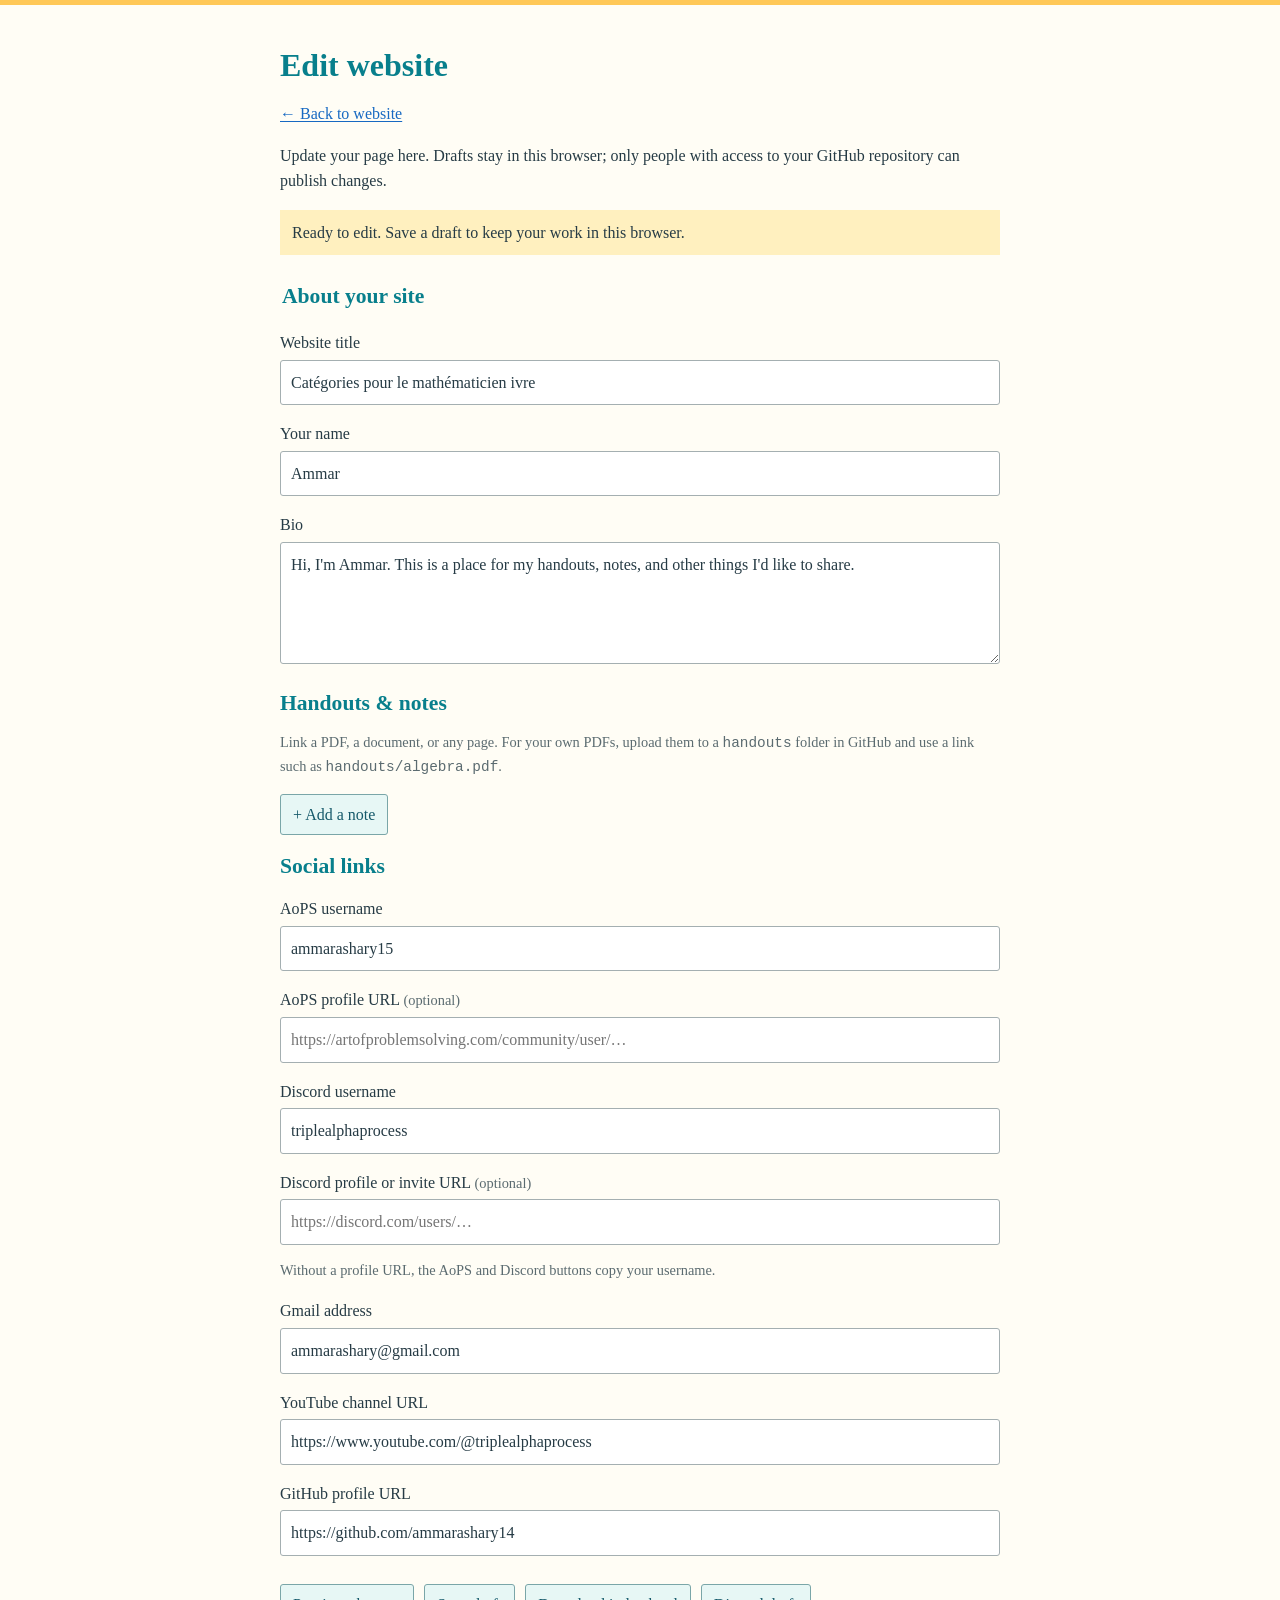
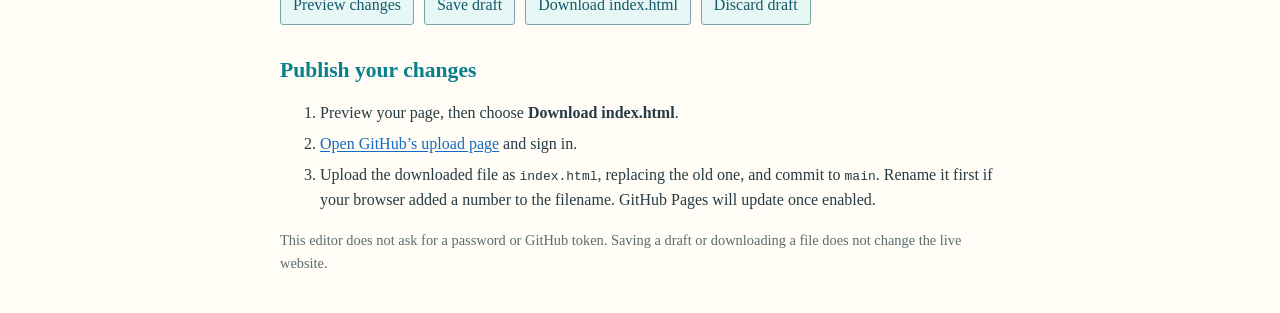
==== editor.html @ 48cf9c00 "Add local website editor, social icons, and French title" ====
<!doctype html>
<html lang="en">
<head>
  <meta charset="utf-8">
  <meta name="viewport" content="width=device-width, initial-scale=1">
  <meta name="robots" content="noindex">
  <title>Edit website</title>
  <link rel="stylesheet" href="style.css">
  <link rel="stylesheet" href="editor.css">
  <script src="editor.js" defer></script>
</head>
<body>
  <header>
    <h1>Edit website</h1>
    <p><a href="./">← Back to website</a></p>
    <p>Update your page here. Drafts stay in this browser; only people with access to your GitHub repository can publish changes.</p>
  </header>
  <p id="editor-status" role="status" aria-live="polite">Loading your page…</p>
  <form id="editor-form">
    <fieldset id="editor-fields" disabled>
      <legend>About your site</legend>
      <label for="site-title-input">Website title</label>
      <input id="site-title-input" required maxlength="160">
      <label for="name-input">Your name</label>
      <input id="name-input" required maxlength="100" autocomplete="name">
      <label for="bio-input">Bio</label>
      <textarea id="bio-input" rows="4" required></textarea>

      <h2>Handouts &amp; notes</h2>
      <p class="help">Link a PDF, a document, or any page. For your own PDFs, upload them to a <code>handouts</code> folder in GitHub and use a link such as <code>handouts/algebra.pdf</code>.</p>
      <div id="note-fields"></div>
      <button id="add-note" type="button">+ Add a note</button>

      <h2>Social links</h2>
      <label for="aops-handle">AoPS username</label>
      <input id="aops-handle" autocomplete="off">
      <label for="aops-url">AoPS profile URL <span class="help">(optional)</span></label>
      <input id="aops-url" type="url" placeholder="https://artofproblemsolving.com/community/user/…">
      <label for="discord-handle">Discord username</label>
      <input id="discord-handle" autocomplete="off">
      <label for="discord-url">Discord profile or invite URL <span class="help">(optional)</span></label>
      <input id="discord-url" type="url" placeholder="https://discord.com/users/…">
      <p class="help">Without a profile URL, the AoPS and Discord buttons copy your username.</p>
      <label for="gmail-input">Gmail address</label>
      <input id="gmail-input" type="email" autocomplete="email">
      <label for="youtube-url">YouTube channel URL</label>
      <input id="youtube-url" type="url" placeholder="https://www.youtube.com/@yourchannel">
      <label for="github-url">GitHub profile URL</label>
      <input id="github-url" type="url" placeholder="https://github.com/yourname">

      <div class="actions">
        <button type="submit">Preview changes</button>
        <button id="save-draft" type="button">Save draft</button>
        <button id="download" type="button">Download index.html</button>
        <button id="reset-draft" type="button">Discard draft</button>
      </div>
    </fieldset>
  </form>
  <section>
    <h2>Publish your changes</h2>
    <ol>
      <li>Preview your page, then choose <strong>Download index.html</strong>.</li>
      <li><a href="https://github.com/ammarashary14/website/upload/main" target="_blank" rel="noopener noreferrer">Open GitHub’s upload page</a> and sign in.</li>
      <li>Upload the downloaded file as <code>index.html</code>, replacing the old one, and commit to <code>main</code>. Rename it first if your browser added a number to the filename. GitHub Pages will update once enabled.</li>
    </ol>
    <p class="help">This editor does not ask for a password or GitHub token. Saving a draft or downloading a file does not change the live website.</p>
  </section>
  <section id="preview-section" hidden>
    <h2>Preview</h2>
    <iframe id="preview" title="Preview of your updated website" sandbox></iframe>
  </section>
</body>
</html>
---- style.css ----
:root {
  color-scheme: light;
  font-family: Georgia, "Times New Roman", serif;
  color: #263b45;
  background: #fffdf5;
  line-height: 1.6;
  border-top: 5px solid #ffc857;
}

body {
  max-width: 720px;
  margin: 40px auto;
  padding: 0 20px;
}

h1, h2 { line-height: 1.25; }
h1 { font-size: 2rem; margin-bottom: 12px; color: #087f8c; }
h2 { font-size: 1.35rem; margin-bottom: 12px; color: #087f8c; }
section { margin-top: 32px; }
#bio { white-space: pre-line; }
a { color: #1769c2; text-underline-offset: 2px; }
a:visited { color: #7b45a5; }
a:hover { color: #b54726; }
a:focus-visible { outline: 2px solid currentColor; outline-offset: 4px; }
li { margin: 5px 0; }
footer { margin-top: 48px; font-size: .9rem; color: #5b6b70; }
hr { border: 0; border-top: 1px solid #e6dcc3; }
::selection { background: #ffedab; color: #263b45; }
.social-links { display: flex; flex-wrap: wrap; gap: 20px 28px; }
.social-link { display: inline-flex; align-items: center; gap: 8px; font: inherit; text-align: left; }
button.social-link { background: none; border: 0; padding: 0; color: #1769c2; cursor: pointer; }
button.social-link:hover { color: #b54726; }
button.social-link:focus-visible { outline: 2px solid currentColor; outline-offset: 4px; }
.social-link img { flex-shrink: 0; object-fit: contain; }
.handle { display: block; font-size: .75rem; color: #5b6b70; }
.is-unset { color: #5b6b70; }
.copy-status { font-size: .9rem; }
.copy-status:empty { display: none; }

@media (max-width: 480px) {
  body { margin-top: 24px; }
}
---- editor.css ----
fieldset { border: 0; padding: 0; margin: 24px 0; min-width: 0; }
legend { font-size: 1.35rem; font-weight: bold; color: #087f8c; }
label { display: block; margin-top: 16px; margin-bottom: 4px; }
input, textarea { box-sizing: border-box; width: 100%; border: 1px solid #a4afb1; border-radius: 3px; padding: 9px 10px; font: inherit; color: #263b45; background: #fff; }
textarea { resize: vertical; }
button { font: inherit; color: #15596a; background: #e7f7f5; border: 1px solid #7aa6a8; border-radius: 3px; padding: 7px 12px; cursor: pointer; }
button:hover { background: #d3efeb; }
input:focus-visible, textarea:focus-visible, button:focus-visible { outline: 2px solid #087f8c; outline-offset: 2px; }
button:disabled { cursor: wait; opacity: .6; }
.help { font-size: .9rem; color: #5b6b70; }
.note-row { border-left: 3px solid #ffc857; padding: 0 0 8px 16px; margin: 20px 0; }
.note-row button { margin-top: 12px; }
.actions { display: flex; flex-wrap: wrap; gap: 10px; margin-top: 28px; }
#editor-status { padding: 10px 12px; background: #fff0bf; overflow-wrap: anywhere; }
#preview { width: 100%; height: 650px; box-sizing: border-box; border: 1px solid #e6dcc3; background: #fffdf5; }
code { overflow-wrap: anywhere; }
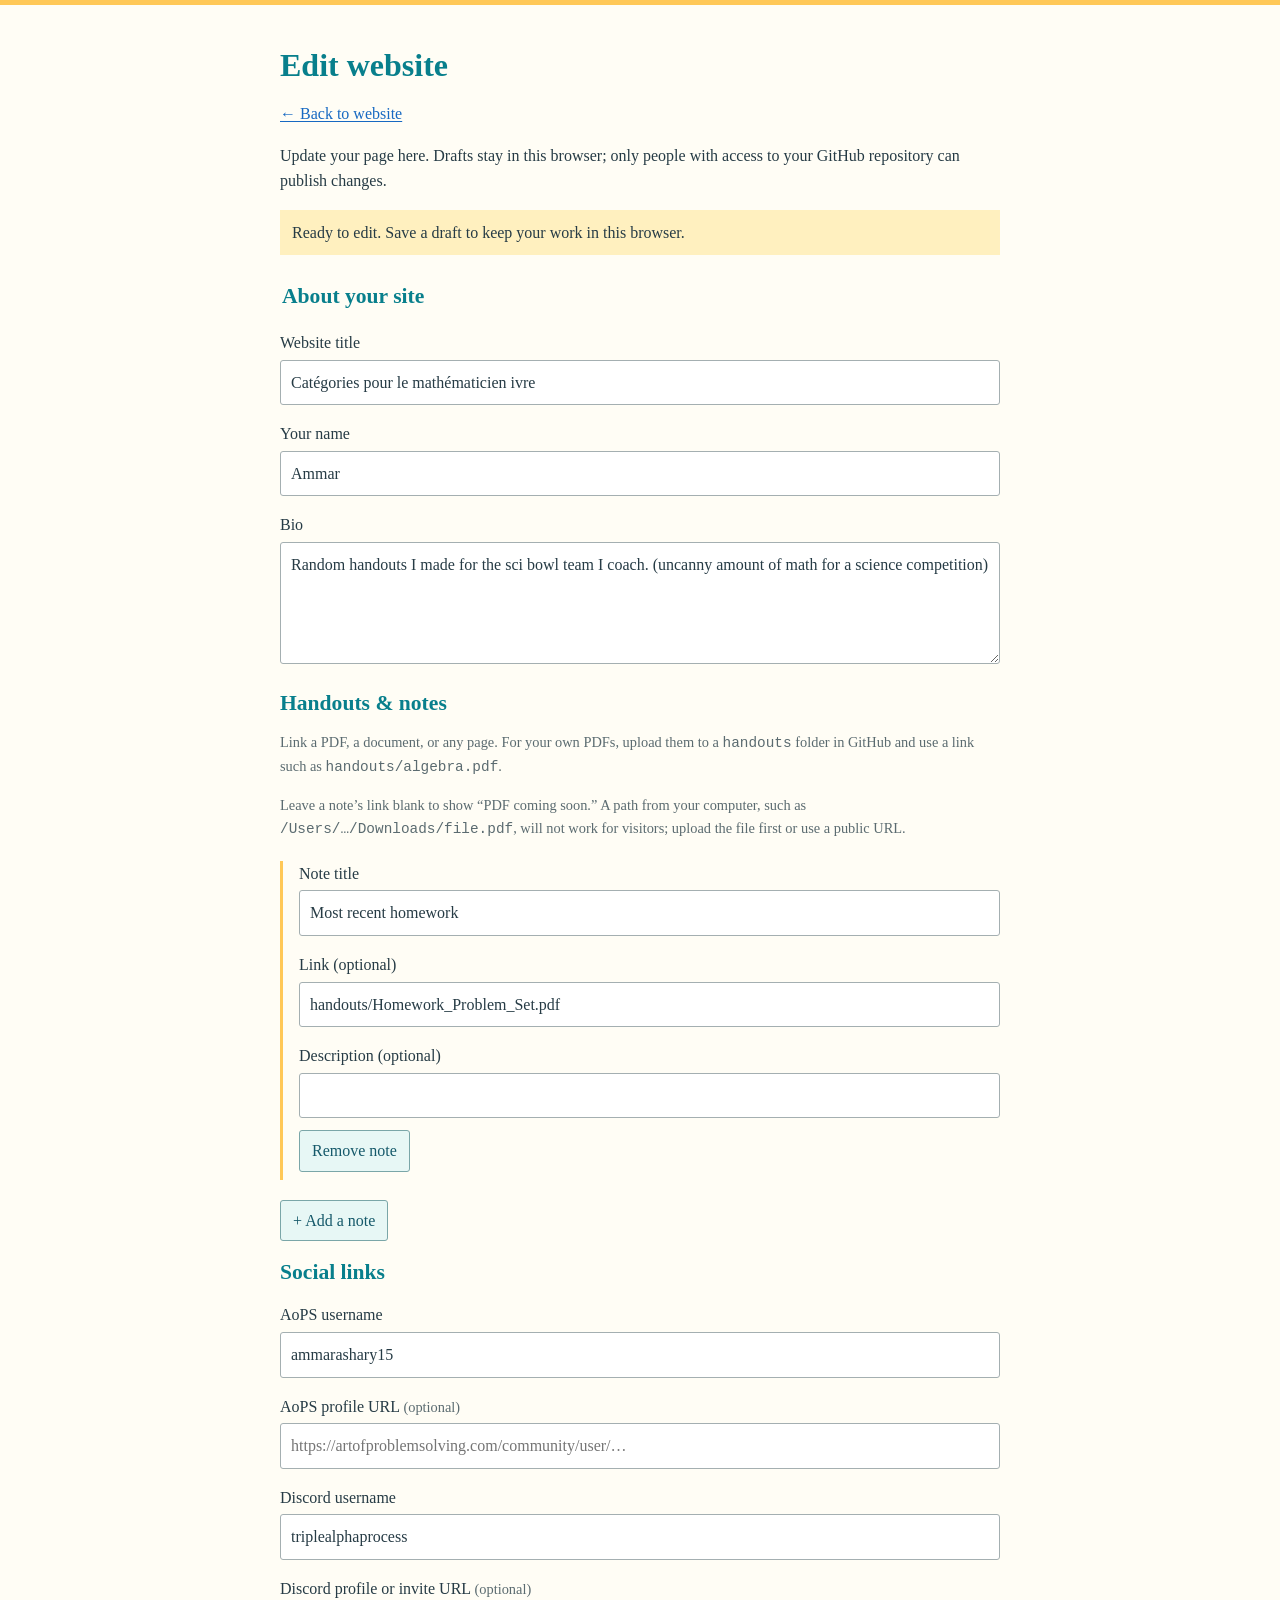
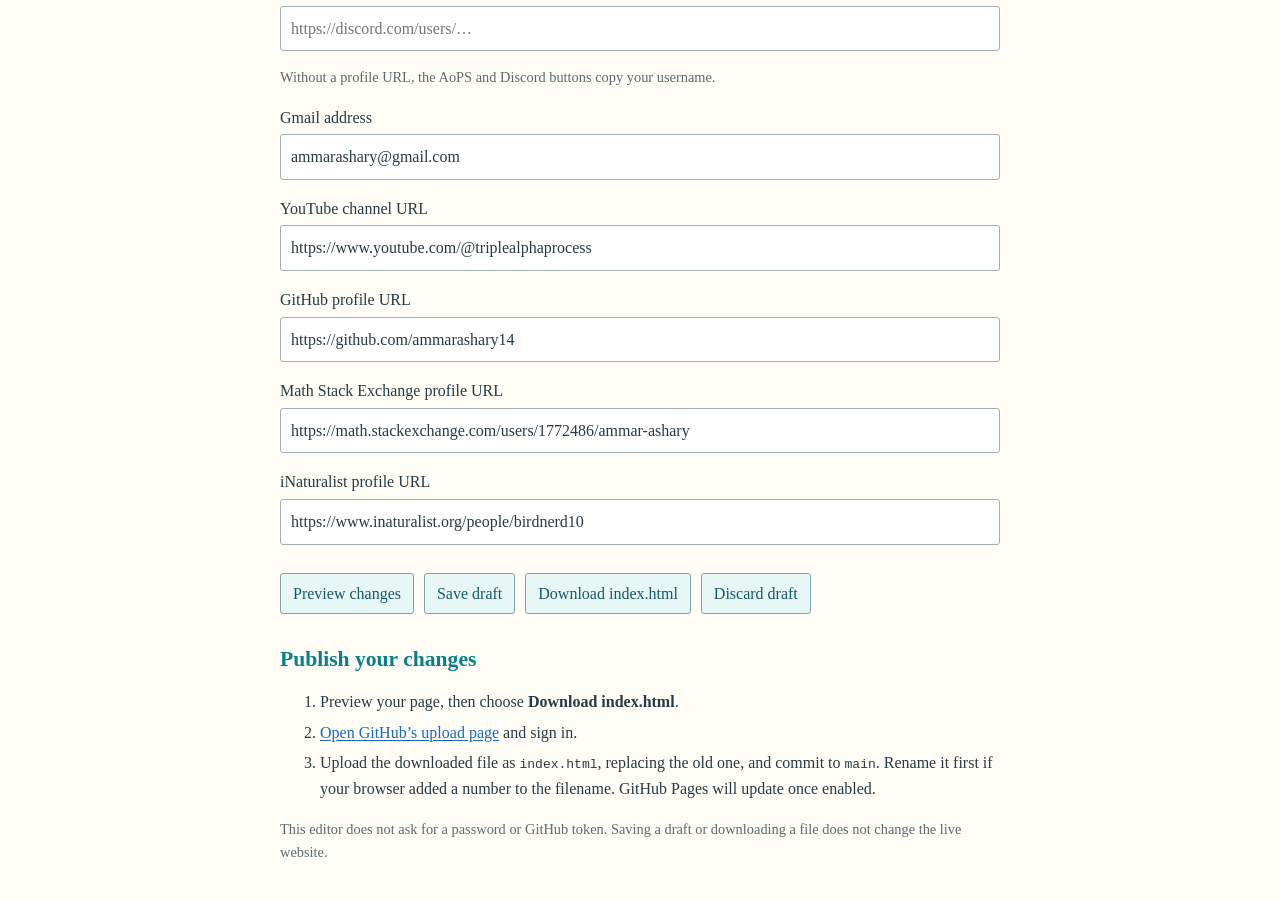
==== commit ec2ba7ac: "Publish homework PDF, updated bio, and profile links" ====
--- a/editor.html
+++ b/editor.html
@@ -28,6 +28,7 @@
 
       <h2>Handouts &amp; notes</h2>
       <p class="help">Link a PDF, a document, or any page. For your own PDFs, upload them to a <code>handouts</code> folder in GitHub and use a link such as <code>handouts/algebra.pdf</code>.</p>
+      <p class="help">Leave a note’s link blank to show “PDF coming soon.” A path from your computer, such as <code>/Users/…/Downloads/file.pdf</code>, will not work for visitors; upload the file first or use a public URL.</p>
       <div id="note-fields"></div>
       <button id="add-note" type="button">+ Add a note</button>
 
@@ -47,6 +48,10 @@
       <input id="youtube-url" type="url" placeholder="https://www.youtube.com/@yourchannel">
       <label for="github-url">GitHub profile URL</label>
       <input id="github-url" type="url" placeholder="https://github.com/yourname">
+      <label for="mathstackexchange-url">Math Stack Exchange profile URL</label>
+      <input id="mathstackexchange-url" type="url" placeholder="https://math.stackexchange.com/users/…">
+      <label for="inaturalist-url">iNaturalist profile URL</label>
+      <input id="inaturalist-url" type="url" placeholder="https://www.inaturalist.org/people/…">
 
       <div class="actions">
         <button type="submit">Preview changes</button>
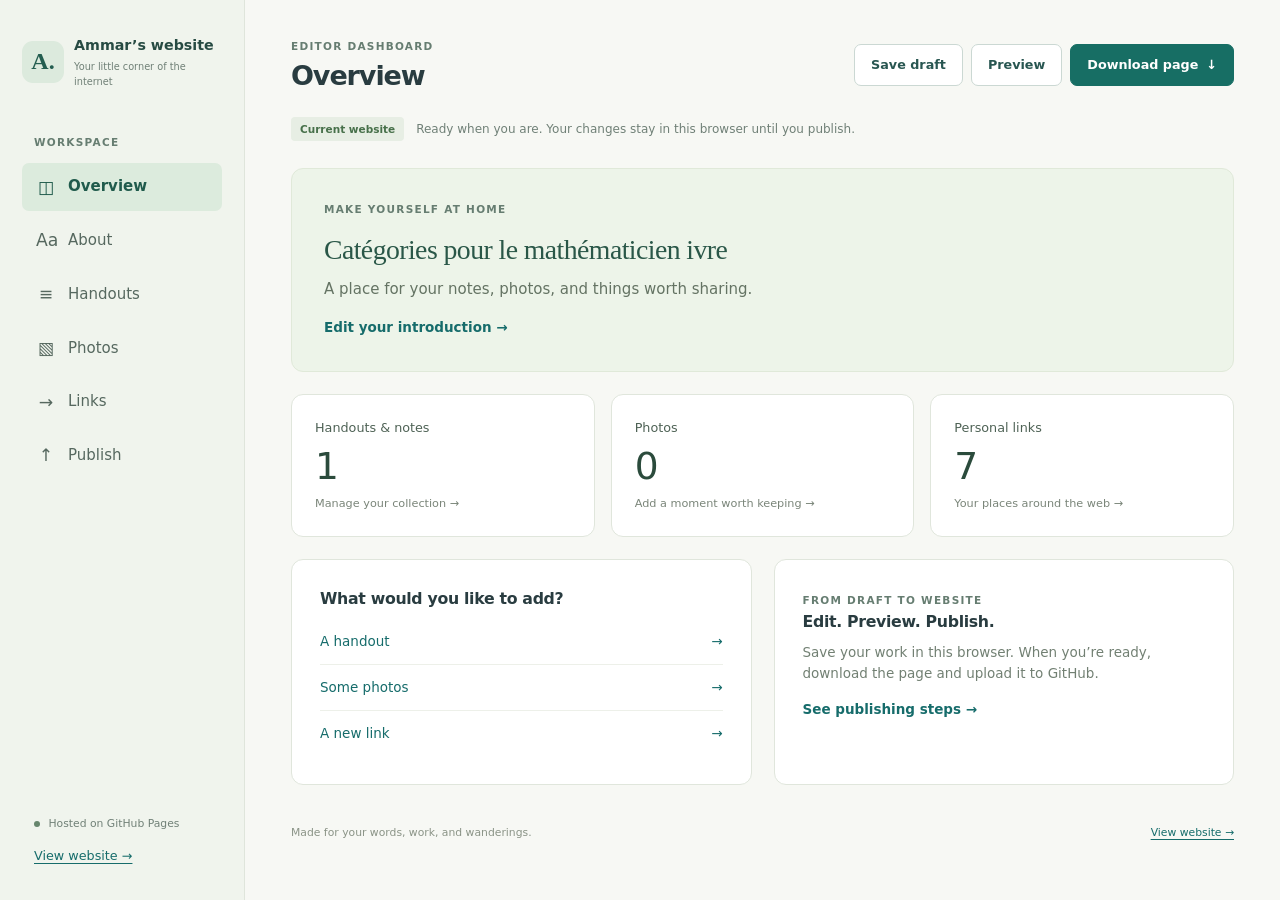
==== commit b91a75e2: "Add photo gallery and editor dashboard" ====
--- a/editor.html
+++ b/editor.html
@@ -4,75 +4,100 @@
   <meta charset="utf-8">
   <meta name="viewport" content="width=device-width, initial-scale=1">
   <meta name="robots" content="noindex">
-  <title>Edit website</title>
-  <link rel="stylesheet" href="style.css">
-  <link rel="stylesheet" href="editor.css">
-  <script src="editor.js" defer></script>
+  <title>Editor dashboard</title>
+  <link rel="stylesheet" href="editor.css?v=photos1">
+  <script src="editor-photos.js?v=photos1" defer></script>
+  <script src="editor.js?v=photos1" defer></script>
 </head>
 <body>
-  <header>
-    <h1>Edit website</h1>
-    <p><a href="./">← Back to website</a></p>
-    <p>Update your page here. Drafts stay in this browser; only people with access to your GitHub repository can publish changes.</p>
-  </header>
-  <p id="editor-status" role="status" aria-live="polite">Loading your page…</p>
-  <form id="editor-form">
-    <fieldset id="editor-fields" disabled>
-      <legend>About your site</legend>
-      <label for="site-title-input">Website title</label>
-      <input id="site-title-input" required maxlength="160">
-      <label for="name-input">Your name</label>
-      <input id="name-input" required maxlength="100" autocomplete="name">
-      <label for="bio-input">Bio</label>
-      <textarea id="bio-input" rows="4" required></textarea>
-
-      <h2>Handouts &amp; notes</h2>
-      <p class="help">Link a PDF, a document, or any page. For your own PDFs, upload them to a <code>handouts</code> folder in GitHub and use a link such as <code>handouts/algebra.pdf</code>.</p>
-      <p class="help">Leave a note’s link blank to show “PDF coming soon.” A path from your computer, such as <code>/Users/…/Downloads/file.pdf</code>, will not work for visitors; upload the file first or use a public URL.</p>
-      <div id="note-fields"></div>
-      <button id="add-note" type="button">+ Add a note</button>
-
-      <h2>Social links</h2>
-      <label for="aops-handle">AoPS username</label>
-      <input id="aops-handle" autocomplete="off">
-      <label for="aops-url">AoPS profile URL <span class="help">(optional)</span></label>
-      <input id="aops-url" type="url" placeholder="https://artofproblemsolving.com/community/user/…">
-      <label for="discord-handle">Discord username</label>
-      <input id="discord-handle" autocomplete="off">
-      <label for="discord-url">Discord profile or invite URL <span class="help">(optional)</span></label>
-      <input id="discord-url" type="url" placeholder="https://discord.com/users/…">
-      <p class="help">Without a profile URL, the AoPS and Discord buttons copy your username.</p>
-      <label for="gmail-input">Gmail address</label>
-      <input id="gmail-input" type="email" autocomplete="email">
-      <label for="youtube-url">YouTube channel URL</label>
-      <input id="youtube-url" type="url" placeholder="https://www.youtube.com/@yourchannel">
-      <label for="github-url">GitHub profile URL</label>
-      <input id="github-url" type="url" placeholder="https://github.com/yourname">
-      <label for="mathstackexchange-url">Math Stack Exchange profile URL</label>
-      <input id="mathstackexchange-url" type="url" placeholder="https://math.stackexchange.com/users/…">
-      <label for="inaturalist-url">iNaturalist profile URL</label>
-      <input id="inaturalist-url" type="url" placeholder="https://www.inaturalist.org/people/…">
-
-      <div class="actions">
-        <button type="submit">Preview changes</button>
-        <button id="save-draft" type="button">Save draft</button>
-        <button id="download" type="button">Download index.html</button>
-        <button id="reset-draft" type="button">Discard draft</button>
-      </div>
-    </fieldset>
-  </form>
-  <section>
-    <h2>Publish your changes</h2>
-    <ol>
-      <li>Preview your page, then choose <strong>Download index.html</strong>.</li>
-      <li><a href="https://github.com/ammarashary14/website/upload/main" target="_blank" rel="noopener noreferrer">Open GitHub’s upload page</a> and sign in.</li>
-      <li>Upload the downloaded file as <code>index.html</code>, replacing the old one, and commit to <code>main</code>. Rename it first if your browser added a number to the filename. GitHub Pages will update once enabled.</li>
-    </ol>
-    <p class="help">This editor does not ask for a password or GitHub token. Saving a draft or downloading a file does not change the live website.</p>
-  </section>
-  <section id="preview-section" hidden>
-    <h2>Preview</h2>
-    <iframe id="preview" title="Preview of your updated website" sandbox></iframe>
-  </section>
+  <a class="skip-link" href="#dashboard-main">Skip to editor</a>
+  <div class="dashboard-shell">
+    <aside class="sidebar">
+      <a class="brand" href="./" aria-label="Back to website"><span class="brand-mark">A.</span><span>Ammar’s website<small>Your little corner of the internet</small></span></a>
+      <p class="nav-label">Workspace</p>
+      <nav class="dashboard-nav" aria-label="Dashboard sections">
+        <a href="#overview" data-panel="overview" aria-current="page"><span class="nav-symbol" aria-hidden="true">◫</span> Overview</a>
+        <a href="#about" data-panel="about"><span class="nav-symbol" aria-hidden="true">Aa</span> About</a>
+        <a href="#handouts" data-panel="handouts"><span class="nav-symbol" aria-hidden="true">≡</span> Handouts</a>
+        <a href="#photos" data-panel="photos"><span class="nav-symbol" aria-hidden="true">▧</span> Photos</a>
+        <a href="#links" data-panel="links"><span class="nav-symbol" aria-hidden="true">→</span> Links</a>
+        <a href="#publish" data-panel="publish"><span class="nav-symbol" aria-hidden="true">↑</span> Publish</a>
+      </nav>
+      <div class="sidebar-bottom"><span class="status-dot"></span> Hosted on GitHub Pages<br><a href="./" target="_blank" rel="noopener">View website →</a></div>
+    </aside>
+    <main id="dashboard-main" class="dashboard-main">
+      <header class="dashboard-header">
+        <div><p class="eyebrow">Editor dashboard</p><h1 id="panel-title">Overview</h1></div>
+        <div class="toolbar">
+          <button id="save-draft" type="button" data-editor-action disabled>Save draft</button>
+          <button id="preview-button" type="submit" form="editor-form" data-editor-action disabled>Preview</button>
+          <button id="download" class="primary" type="button" data-editor-action disabled>Download page <span aria-hidden="true">↓</span></button>
+        </div>
+      </header>
+      <div class="draft-bar"><span id="draft-state" class="badge">Loading</span><p id="editor-status" role="status" aria-live="polite">Loading your website…</p></div>
+      <form id="editor-form" novalidate>
+        <fieldset id="editor-fields" disabled>
+          <legend class="sr-only">Website content</legend>
+          <section id="panel-overview" class="dashboard-panel" aria-label="Overview">
+            <div class="welcome card"><p class="eyebrow">Make yourself at home</p><h2 id="overview-title">Your website</h2><p>A place for your notes, photos, and things worth sharing.</p><a href="#about" data-panel="about" class="text-link">Edit your introduction <span aria-hidden="true">→</span></a></div>
+            <div class="stat-grid">
+              <a class="stat card" href="#handouts" data-panel="handouts"><span>Handouts &amp; notes</span><strong id="stat-notes">0</strong><small>Manage your collection →</small></a>
+              <a class="stat card" href="#photos" data-panel="photos"><span>Photos</span><strong id="stat-photos">0</strong><small>Add a moment worth keeping →</small></a>
+              <a class="stat card" href="#links" data-panel="links"><span>Personal links</span><strong id="stat-links">0</strong><small>Your places around the web →</small></a>
+            </div>
+            <div class="overview-bottom">
+              <div class="card"><h2>What would you like to add?</h2><div class="quick-links"><a href="#handouts" data-panel="handouts">A handout <span aria-hidden="true">→</span></a><a href="#photos" data-panel="photos">Some photos <span aria-hidden="true">→</span></a><a href="#links" data-panel="links">A new link <span aria-hidden="true">→</span></a></div></div>
+              <div class="card publishing-note"><span class="eyebrow">From draft to website</span><h2>Edit. Preview. Publish.</h2><p>Save your work in this browser. When you’re ready, download the page and upload it to GitHub.</p><a href="#publish" data-panel="publish" class="text-link">See publishing steps →</a></div>
+            </div>
+          </section>
+          <section id="panel-about" class="dashboard-panel card" aria-labelledby="about-heading" hidden>
+            <div class="section-heading"><div><h2 id="about-heading">A little about you</h2><p>The title and introduction visitors see on your page.</p></div></div>
+            <label for="site-title-input">Website title</label><input id="site-title-input" required maxlength="160">
+            <label for="name-input">Your name</label><input id="name-input" required maxlength="100" autocomplete="name">
+            <label for="bio-input">Bio</label><textarea id="bio-input" rows="6" required></textarea>
+          </section>
+          <section id="panel-handouts" class="dashboard-panel card" aria-labelledby="handouts-heading" hidden>
+            <div class="section-heading"><div><h2 id="handouts-heading">Handouts &amp; notes</h2><p>Share a problem set, a document, or a useful page.</p></div><button id="add-note" type="button">+ Add a note</button></div>
+            <p class="help">Upload PDFs to your repository’s <code>handouts</code> folder, then use a link like <code>handouts/algebra.pdf</code>. Public document links work too. Leave the link blank to mark a note as coming soon.</p>
+            <div id="note-fields"></div><p id="notes-empty" class="empty-state" hidden>No notes yet. Add your first one above.</p>
+          </section>
+          <section id="panel-photos" class="dashboard-panel card" aria-labelledby="photos-heading" hidden>
+            <div class="section-heading"><div><h2 id="photos-heading">Your photo collection</h2><p>Little moments, interesting places, anything you want to share.</p></div></div>
+            <div class="photo-upload-area"><label for="photo-upload">Choose photos from your device</label><input id="photo-upload" type="file" accept="image/jpeg,image/png,image/webp,image/gif" multiple><p class="help">JPG, PNG, WebP, or GIF · up to 15 MB each. Photos are resized and included in your downloaded page. GIFs are saved as still images.</p><span class="upload-or">or</span><button id="add-photo-url" type="button">+ Add an image link</button></div>
+            <p id="photo-status" class="help" role="status" aria-live="polite"></p>
+            <div id="photo-fields"></div><p id="photos-empty" class="empty-state">Your gallery is waiting for its first photo.</p>
+          </section>
+          <section id="panel-links" class="dashboard-panel card" aria-labelledby="links-heading" hidden>
+            <div class="section-heading"><div><h2 id="links-heading">Find you around the web</h2><p>Keep your profiles and contact details together.</p></div></div>
+            <div class="field-grid">
+              <div><label for="aops-handle">AoPS username</label><input id="aops-handle" autocomplete="off"></div>
+              <div><label for="aops-url">AoPS profile URL <span class="optional">(optional)</span></label><input id="aops-url" type="url" placeholder="https://artofproblemsolving.com/community/user/…"></div>
+              <div><label for="discord-handle">Discord username</label><input id="discord-handle" autocomplete="off"></div>
+              <div><label for="discord-url">Discord profile or invite URL <span class="optional">(optional)</span></label><input id="discord-url" type="url" placeholder="https://discord.com/users/…"></div>
+            </div>
+            <p class="help">Without profile URLs, the AoPS and Discord buttons copy your usernames.</p>
+            <div class="field-grid">
+              <div><label for="gmail-input">Gmail address</label><input id="gmail-input" type="email" autocomplete="email"></div>
+              <div><label for="youtube-url">YouTube channel URL</label><input id="youtube-url" type="url" placeholder="https://www.youtube.com/@yourchannel"></div>
+              <div><label for="github-url">GitHub profile URL</label><input id="github-url" type="url" placeholder="https://github.com/yourname"></div>
+              <div><label for="mathstackexchange-url">Math Stack Exchange profile URL</label><input id="mathstackexchange-url" type="url" placeholder="https://math.stackexchange.com/users/…"></div>
+              <div><label for="inaturalist-url">iNaturalist profile URL</label><input id="inaturalist-url" type="url" placeholder="https://www.inaturalist.org/people/…"></div>
+            </div>
+          </section>
+          <section id="panel-publish" class="dashboard-panel card" aria-labelledby="publish-heading" hidden>
+            <div class="section-heading"><div><h2 id="publish-heading">Ready to share?</h2><p>Your edits become public when you upload them to GitHub.</p></div></div>
+            <ol class="publish-steps"><li><strong>Check your preview.</strong><p>Use Preview at the top to see the page with your latest edits.</p></li><li><strong>Download your page.</strong><p>Choose Download page. Your uploaded photos are included in <code>index.html</code>.</p></li><li><strong>Upload and commit on GitHub.</strong><p>Replace the existing <code>index.html</code> on the <code>main</code> branch. If your browser adds a number to the downloaded filename, rename it to <code>index.html</code> first.</p><a class="button primary" href="https://github.com/ammarashary14/website/upload/main" target="_blank" rel="noopener noreferrer">Open GitHub upload →</a></li></ol>
+            <p class="help">Only people with access to your GitHub repository can publish. Saving a browser draft does not change the live page. GitHub Pages usually updates shortly after your commit.</p>
+            <details class="reset-area"><summary>Start again from the published page</summary><p>This discards the draft saved in this browser. Your live website stays as it is.</p><button id="reset-draft" type="button">Discard draft</button></details>
+          </section>
+        </fieldset>
+      </form>
+      <section id="preview-section" class="card" hidden>
+        <div class="section-heading"><div><p class="eyebrow">Before you publish</p><h2>Page preview</h2></div><button id="close-preview" type="button">Close preview</button></div>
+        <iframe id="preview" title="Preview of your updated website" sandbox></iframe>
+      </section>
+      <footer class="dashboard-footer">Made for your words, work, and wanderings. <a href="./" target="_blank" rel="noopener">View website →</a></footer>
+    </main>
+  </div>
 </body>
 </html>
--- a/editor.css
+++ b/editor.css
@@ -1,16 +1,100 @@
-fieldset { border: 0; padding: 0; margin: 24px 0; min-width: 0; }
-legend { font-size: 1.35rem; font-weight: bold; color: #087f8c; }
-label { display: block; margin-top: 16px; margin-bottom: 4px; }
-input, textarea { box-sizing: border-box; width: 100%; border: 1px solid #a4afb1; border-radius: 3px; padding: 9px 10px; font: inherit; color: #263b45; background: #fff; }
+:root { color-scheme: light; font-family: system-ui, -apple-system, BlinkMacSystemFont, "Segoe UI", sans-serif; color: #293c40; background: #f7f8f4; line-height: 1.55; font-size: 15px; }
+* { box-sizing: border-box; }
+body { margin: 0; }
+a { color: #166c6b; text-underline-offset: 3px; }
+button, input, textarea { font: inherit; }
+button, .button { display: inline-flex; justify-content: center; align-items: center; gap: 8px; padding: 10px 16px; border: 1px solid #cbd8d3; border-radius: 7px; background: white; color: #285651; font-weight: 600; cursor: pointer; text-decoration: none; }
+button:hover, .button:hover { background: #eef5f1; border-color: #81aba2; }
+.primary { background: #176e64; border-color: #176e64; color: white; }
+.primary:hover { background: #125c54; border-color: #125c54; }
+button:disabled { opacity: .5; cursor: wait; }
+:focus-visible { outline: 3px solid #d4a22e; outline-offset: 3px; }
+input, textarea { display: block; width: 100%; padding: 11px 13px; border: 1px solid #c7d2ce; border-radius: 6px; background: #fff; color: #293c40; }
+input[type=file] { background: transparent; border: none; padding: 8px 0; font-size: .9rem; }
+input[type=file]::file-selector-button { font: inherit; font-weight: 600; padding: 9px 14px; border: 1px solid #b8ccc4; border-radius: 6px; background: #fff; color: #285651; cursor: pointer; margin-right: 12px; }
 textarea { resize: vertical; }
-button { font: inherit; color: #15596a; background: #e7f7f5; border: 1px solid #7aa6a8; border-radius: 3px; padding: 7px 12px; cursor: pointer; }
-button:hover { background: #d3efeb; }
-input:focus-visible, textarea:focus-visible, button:focus-visible { outline: 2px solid #087f8c; outline-offset: 2px; }
-button:disabled { cursor: wait; opacity: .6; }
-.help { font-size: .9rem; color: #5b6b70; }
-.note-row { border-left: 3px solid #ffc857; padding: 0 0 8px 16px; margin: 20px 0; }
-.note-row button { margin-top: 12px; }
-.actions { display: flex; flex-wrap: wrap; gap: 10px; margin-top: 28px; }
-#editor-status { padding: 10px 12px; background: #fff0bf; overflow-wrap: anywhere; }
-#preview { width: 100%; height: 650px; box-sizing: border-box; border: 1px solid #e6dcc3; background: #fffdf5; }
-code { overflow-wrap: anywhere; }
+label { display: block; font-size: .9rem; font-weight: 600; margin: 20px 0 7px; }
+h1, h2, h3, p { margin-top: 0; }
+h1 { font-size: 1.8rem; line-height: 1.2; margin-bottom: 0; letter-spacing: -.04em; }
+h2 { font-size: 1.3rem; line-height: 1.35; margin-bottom: 10px; letter-spacing: -.02em; }
+p { margin-bottom: 14px; }
+[hidden] { display: none !important; }
+.sr-only { position: absolute; width: 1px; height: 1px; padding: 0; overflow: hidden; clip: rect(0,0,0,0); white-space: nowrap; border: 0; }
+.skip-link { position: fixed; top: -80px; left: 16px; z-index: 20; background: white; padding: 12px; }
+.skip-link:focus { top: 10px; }
+.dashboard-shell { display: grid; grid-template-columns: 245px minmax(0, 1fr); min-height: 100vh; }
+.sidebar { padding: 34px 22px; background: #f0f4ed; border-right: 1px solid #dfe5db; display: flex; flex-direction: column; position: sticky; top: 0; height: 100vh; }
+.brand { display: flex; align-items: center; gap: 10px; color: #274b43; text-decoration: none; font-weight: 650; font-size: .95rem; }
+.brand-mark { flex-shrink: 0; font-family: Georgia, serif; font-size: 1.6rem; background: #dceadd; color: #245e50; width: 42px; height: 42px; border-radius: 11px; display: grid; place-items: center; }
+.brand small { display: block; margin-top: 3px; color: #708077; font-size: .65rem; font-weight: 400; }
+.nav-label, .eyebrow { text-transform: uppercase; font-size: .7rem; letter-spacing: .12em; font-weight: 700; color: #667d71; }
+.nav-label { margin: 45px 12px 12px; }
+.dashboard-nav { display: grid; gap: 5px; }
+.dashboard-nav a { display: flex; align-items: center; gap: 12px; border-radius: 7px; color: #56685f; text-decoration: none; padding: 11px 14px; font-weight: 500; }
+.dashboard-nav a:hover { background: #e7eee3; }
+.dashboard-nav a[aria-current=page] { background: #dcebdd; color: #205b4c; font-weight: 700; }
+.nav-symbol { width: 20px; text-align: center; font-size: 1.15rem; font-weight: 500; }
+.sidebar-bottom { margin-top: auto; padding: 25px 12px 0; color: #708077; font-size: .72rem; }
+.sidebar-bottom a { display: inline-block; margin-top: 14px; font-size: .85rem; }
+.status-dot { width: 6px; height: 6px; border-radius: 50%; background: #66866d; display: inline-block; margin-right: 5px; }
+.dashboard-main { width: 100%; max-width: 1260px; padding: 38px 46px 24px; margin: 0 auto; }
+.dashboard-header { display: flex; justify-content: space-between; align-items: center; gap: 24px; margin-bottom: 24px; }
+.dashboard-header .eyebrow { margin-bottom: 6px; }
+.toolbar { display: flex; gap: 8px; flex-wrap: wrap; }
+.toolbar button { font-size: .85rem; }
+.draft-bar { display: flex; align-items: baseline; gap: 12px; margin-bottom: 25px; min-height: 26px; }
+.badge { padding: 4px 9px; border-radius: 4px; background: #e7eee4; font-size: .7rem; font-weight: 700; white-space: nowrap; color: #47704a; }
+.badge.unsaved { background: #fff0cb; color: #80611d; }
+#editor-status { margin: 0; color: #708077; font-size: .8rem; overflow-wrap: anywhere; }
+fieldset { padding: 0; margin: 0; border: 0; min-width: 0; }
+.card { background: #fff; border: 1px solid #e0e6dc; border-radius: 12px; padding: 28px; }
+.welcome { background: #edf4e9; padding: 32px; border-color: #e0e9d9; margin-bottom: 22px; }
+.welcome h2 { font-family: Georgia, serif; font-size: 1.85rem; font-weight: 500; color: #2a5748; max-width: 680px; }
+.welcome p:not(.eyebrow) { color: #647363; }
+.text-link { font-weight: 600; text-decoration: none; font-size: .9rem; }
+.stat-grid { display: grid; grid-template-columns: repeat(3, 1fr); gap: 16px; margin-bottom: 22px; }
+.stat { display: flex; flex-direction: column; text-decoration: none; color: #4e6255; padding: 23px; }
+.stat:hover { border-color: #88af98; }
+.stat > span { font-size: .85rem; }
+.stat strong { font-size: 2.5rem; color: #2b4b3c; font-weight: 500; margin: 10px 0; line-height: 1; }
+.stat small { font-size: .75rem; color: #7a8579; }
+.overview-bottom { display: grid; grid-template-columns: 1fr 1fr; gap: 22px; }
+.overview-bottom h2 { font-size: 1.05rem; }
+.publishing-note p { color: #728073; font-size: .9rem; }
+.quick-links { display: grid; }
+.quick-links a { text-decoration: none; padding: 12px 0; display: flex; justify-content: space-between; border-bottom: 1px solid #edf0e9; font-size: .9rem; }
+.quick-links a:last-child { border-bottom: 0; }
+.section-heading { display: flex; align-items: flex-start; gap: 16px; justify-content: space-between; margin-bottom: 20px; }
+.section-heading p { font-size: .9rem; color: #738076; margin: 0; }
+.section-heading button { flex-shrink: 0; }
+.field-grid { display: grid; grid-template-columns: 1fr 1fr; column-gap: 22px; }
+.help, .optional { font-size: .82rem; color: #738076; font-weight: 400; }
+.help { margin-top: 12px; }
+code { overflow-wrap: anywhere; font-size: .9em; }
+.note-row { border: 1px solid #dce4d8; border-left: 3px solid #bdcf9f; border-radius: 6px; padding: 4px 20px 20px; margin: 20px 0; }
+.note-row button { margin-top: 16px; font-size: .8rem; }
+.note-row:last-child { margin-bottom: 0; }
+.photo-upload-area { border: 1px dashed #a5bea8; background: #f7faf4; border-radius: 9px; padding: 24px; }
+.photo-upload-area label { margin-top: 0; }
+.photo-upload-area .help { max-width: 600px; margin-top: 8px; }
+.upload-or { color: #82907e; font-size: .8rem; margin-right: 12px; }
+.photo-row { display: grid; grid-template-columns: 150px minmax(0,1fr); gap: 22px; padding: 24px 0; border-top: 1px solid #e6ebe1; }
+.photo-thumbnail { width: 150px; height: 150px; object-fit: cover; border-radius: 8px; background: #edf2e8; margin-top: 20px; }
+.photo-row-fields { min-width: 0; }
+.photo-row-actions { display: flex; gap: 8px; flex-wrap: wrap; margin-top: 18px; }
+.photo-row-actions button { padding: 6px 11px; font-size: .75rem; }
+.empty-state { text-align: center; padding: 34px 20px; margin: 12px 0 0; color: #859080; font-size: .9rem; }
+.publish-steps { padding-left: 24px; counter-reset: step; }
+.publish-steps li { padding: 8px 0 24px 12px; }
+.publish-steps li::marker { color: #578367; font-weight: 700; }
+.publish-steps p { color: #738076; font-size: .9rem; margin: 8px 0 12px; }
+.reset-area { border-top: 1px solid #e6ebe1; padding-top: 20px; margin-top: 28px; font-size: .85rem; }
+.reset-area summary { cursor: pointer; color: #647267; }
+.reset-area p { margin-top: 15px; }
+#preview-section { margin-top: 25px; }
+#preview { display: block; width: 100%; height: 680px; border: 1px solid #e1e7dc; border-radius: 6px; background: #fffdf5; }
+.dashboard-footer { display: flex; justify-content: space-between; gap: 20px; margin-top: 30px; padding-top: 10px; color: #8a9386; font-size: .72rem; }
+@media (min-width: 1500px) { .dashboard-main { padding-top: 48px; } }
+@media (max-width: 1100px) { .dashboard-shell { grid-template-columns: 205px minmax(0,1fr); } .sidebar { padding: 25px 14px; } .brand small { display: none; } .dashboard-main { padding: 30px 26px; } .dashboard-header { align-items: flex-start; flex-direction: column; gap: 18px; } .card { padding: 22px; } }
+@media (max-width: 760px) { .dashboard-shell { display: block; } .sidebar { position: static; height: auto; padding: 18px 20px 10px; border-right: 0; border-bottom: 1px solid #dfe5db; } .brand-mark { width: 32px; height: 32px; font-size: 1.3rem; } .nav-label, .sidebar-bottom { display: none; } .dashboard-nav { display: grid; grid-template-columns: repeat(3, minmax(0, 1fr)); gap: 5px; margin-top: 16px; } .dashboard-nav a { justify-content: center; padding: 8px; font-size: .78rem; white-space: nowrap; gap: 5px; } .nav-symbol { font-size: 1rem; width: 15px; } .dashboard-main { padding: 24px 18px; } .toolbar { width: 100%; } .toolbar button { padding: 9px 12px; font-size: .8rem; } .draft-bar { align-items: flex-start; } .stat-grid { gap: 10px; } .stat { padding: 15px 12px; } .stat > span { font-size: .73rem; } .stat small { display: none; } .stat strong { font-size: 2rem; } .overview-bottom, .field-grid { grid-template-columns: 1fr; } .welcome h2 { font-size: 1.5rem; } .section-heading { flex-wrap: wrap; } .photo-row { grid-template-columns: 1fr; gap: 0; } .photo-thumbnail { width: 100%; height: 200px; margin-top: 0; } .photo-upload-area { padding: 18px; } .dashboard-footer { flex-direction: column; gap: 6px; } }
+@media (prefers-reduced-motion: reduce) { * { scroll-behavior: auto !important; } }
